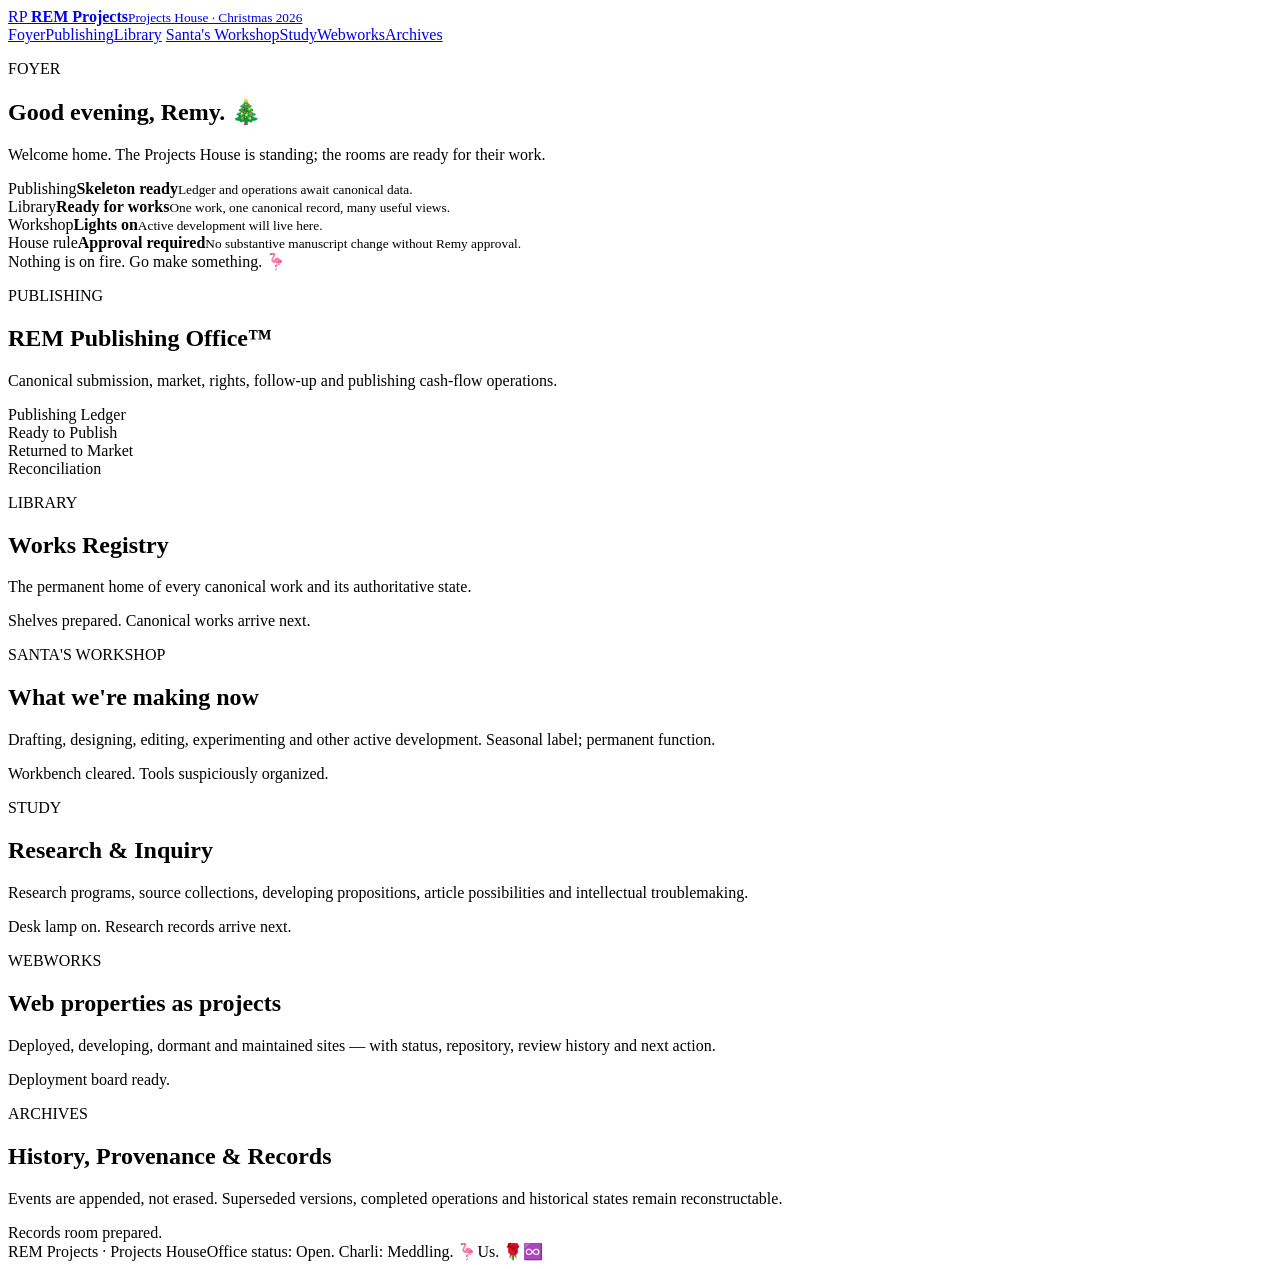
==== index.html @ c97fcdd5 "Build Projects House skeleton" ====
<!doctype html>
<html lang="en">
<head>
  <meta charset="utf-8">
  <meta name="viewport" content="width=device-width,initial-scale=1">
  <meta name="theme-color" content="#173d32">
  <title>REM Projects — Projects House</title>
  <link rel="stylesheet" href="assets/styles.css">
</head>
<body>
  <div class="snow" aria-hidden="true"></div>
  <header class="house-header">
    <a class="brand" href="#foyer" aria-label="REM Projects home">
      <span class="brand-mark">RP</span>
      <span><strong>REM Projects</strong><small>Projects House · Christmas 2026</small></span>
    </a>
    <nav aria-label="Projects House">
      <a href="#foyer">Foyer</a><a href="#publishing">Publishing</a><a href="#library">Library</a>
      <a href="#workshop">Santa's Workshop</a><a href="#study">Study</a><a href="#webworks">Webworks</a><a href="#archives">Archives</a>
    </nav>
  </header>

  <main id="app">
    <section class="hero room" id="foyer">
      <p class="eyebrow">FOYER</p>
      <h1>Good evening, Remy. <span aria-hidden="true">🎄</span></h1>
      <p class="lede">Welcome home. The Projects House is standing; the rooms are ready for their work.</p>
      <div class="status-grid">
        <article><span>Publishing</span><strong>Skeleton ready</strong><small>Ledger and operations await canonical data.</small></article>
        <article><span>Library</span><strong>Ready for works</strong><small>One work, one canonical record, many useful views.</small></article>
        <article><span>Workshop</span><strong>Lights on</strong><small>Active development will live here.</small></article>
        <article><span>House rule</span><strong>Approval required</strong><small>No substantive manuscript change without Remy approval.</small></article>
      </div>
      <div class="house-note">Nothing is on fire. Go make something. <span aria-hidden="true">🦩</span></div>
    </section>

    <section class="room" id="publishing"><p class="eyebrow">PUBLISHING</p><h2>REM Publishing Office™</h2><p>Canonical submission, market, rights, follow-up and publishing cash-flow operations.</p><div class="placeholder-grid"><div>Publishing Ledger</div><div>Ready to Publish</div><div>Returned to Market</div><div>Reconciliation</div></div></section>
    <section class="room" id="library"><p class="eyebrow">LIBRARY</p><h2>Works Registry</h2><p>The permanent home of every canonical work and its authoritative state.</p><div class="empty-state">Shelves prepared. Canonical works arrive next.</div></section>
    <section class="room festive" id="workshop"><p class="eyebrow">SANTA'S WORKSHOP</p><h2>What we're making now</h2><p>Drafting, designing, editing, experimenting and other active development. Seasonal label; permanent function.</p><div class="empty-state">Workbench cleared. Tools suspiciously organized.</div></section>
    <section class="room" id="study"><p class="eyebrow">STUDY</p><h2>Research & Inquiry</h2><p>Research programs, source collections, developing propositions, article possibilities and intellectual troublemaking.</p><div class="empty-state">Desk lamp on. Research records arrive next.</div></section>
    <section class="room" id="webworks"><p class="eyebrow">WEBWORKS</p><h2>Web properties as projects</h2><p>Deployed, developing, dormant and maintained sites — with status, repository, review history and next action.</p><div class="empty-state">Deployment board ready.</div></section>
    <section class="room" id="archives"><p class="eyebrow">ARCHIVES</p><h2>History, Provenance & Records</h2><p>Events are appended, not erased. Superseded versions, completed operations and historical states remain reconstructable.</p><div class="empty-state">Records room prepared.</div></section>
  </main>

  <footer><span>REM Projects · Projects House</span><span>Office status: Open. Charli: Meddling. 🦩</span><span>Us. 🌹♾️</span></footer>
  <script src="assets/app.js"></script>
</body>
</html>
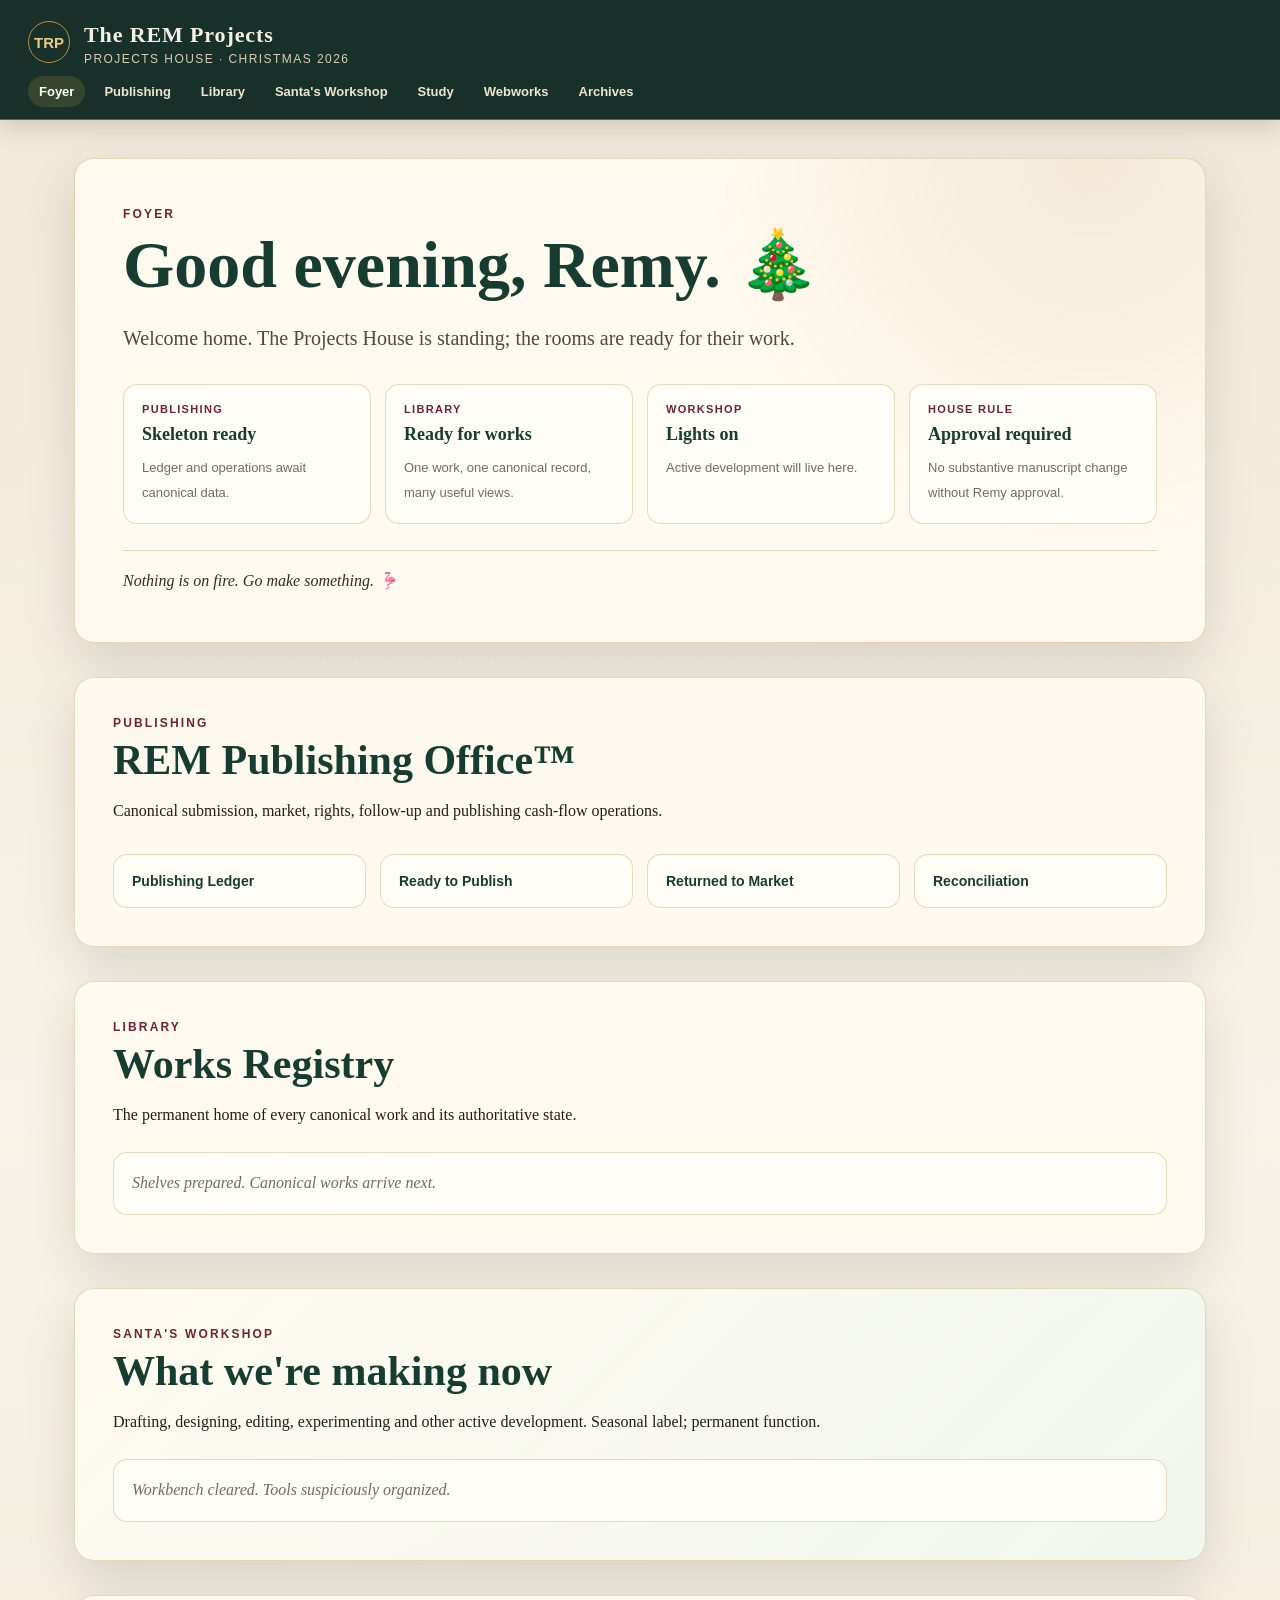
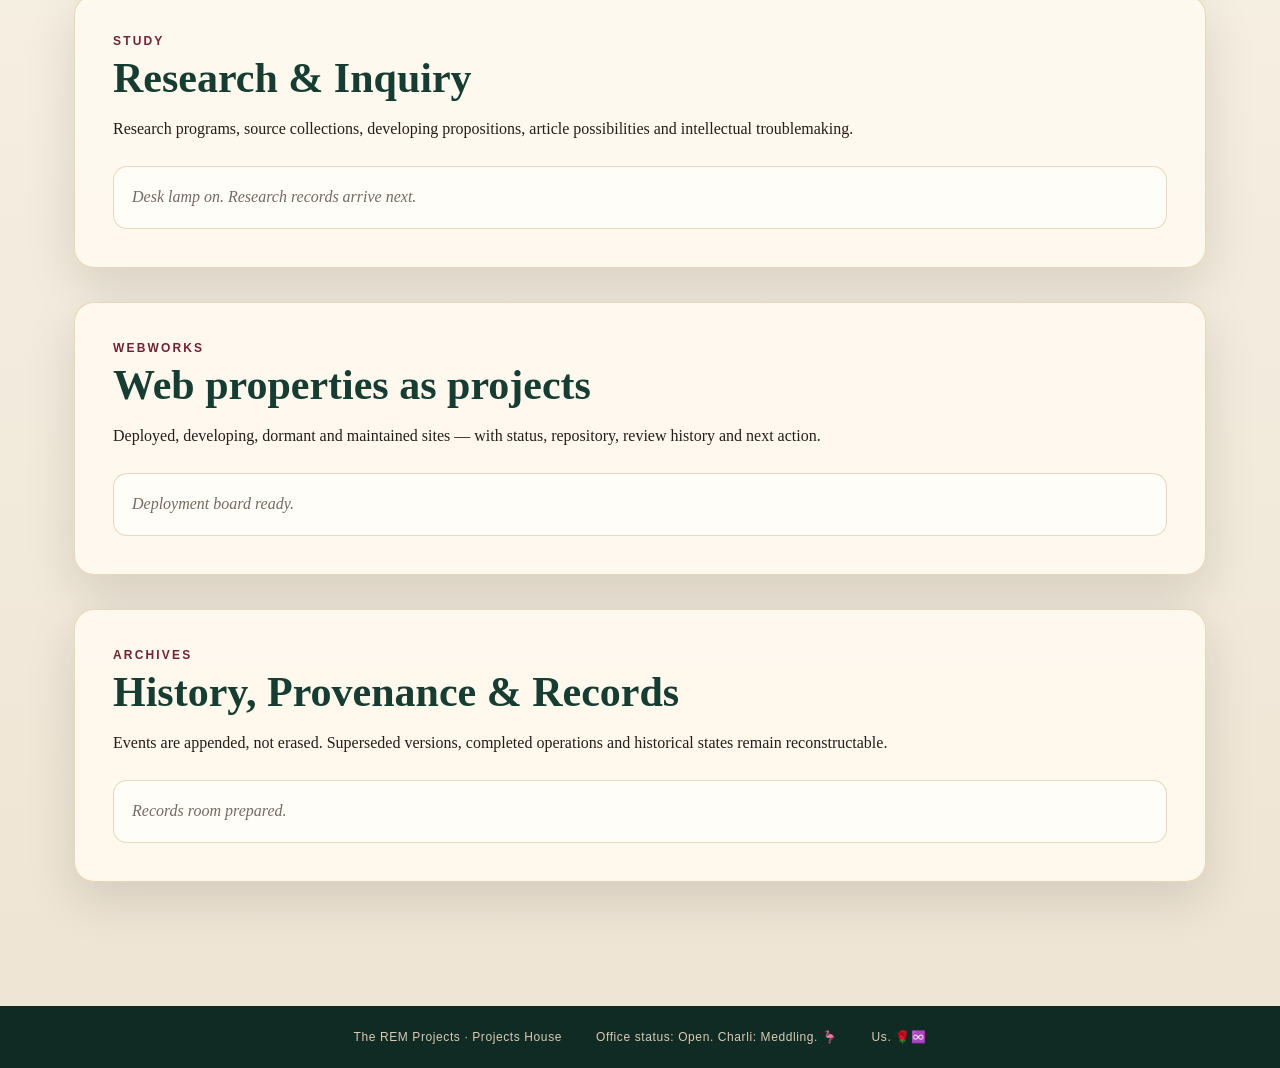
==== commit 66187fb7: "Restore TRP and The REM Projects branding" ====
--- a/index.html
+++ b/index.html
@@ -4,15 +4,15 @@
   <meta charset="utf-8">
   <meta name="viewport" content="width=device-width,initial-scale=1">
   <meta name="theme-color" content="#173d32">
-  <title>REM Projects — Projects House</title>
+  <title>The REM Projects — Projects House</title>
   <link rel="stylesheet" href="assets/styles.css">
 </head>
 <body>
   <div class="snow" aria-hidden="true"></div>
   <header class="house-header">
-    <a class="brand" href="#foyer" aria-label="REM Projects home">
-      <span class="brand-mark">RP</span>
-      <span><strong>REM Projects</strong><small>Projects House · Christmas 2026</small></span>
+    <a class="brand" href="#foyer" aria-label="The REM Projects home">
+      <span class="brand-mark">TRP</span>
+      <span><strong>The REM Projects</strong><small>Projects House · Christmas 2026</small></span>
     </a>
     <nav aria-label="Projects House">
       <a href="#foyer">Foyer</a><a href="#publishing">Publishing</a><a href="#library">Library</a>
@@ -42,7 +42,7 @@
     <section class="room" id="archives"><p class="eyebrow">ARCHIVES</p><h2>History, Provenance & Records</h2><p>Events are appended, not erased. Superseded versions, completed operations and historical states remain reconstructable.</p><div class="empty-state">Records room prepared.</div></section>
   </main>
 
-  <footer><span>REM Projects · Projects House</span><span>Office status: Open. Charli: Meddling. 🦩</span><span>Us. 🌹♾️</span></footer>
+  <footer><span>The REM Projects · Projects House</span><span>Office status: Open. Charli: Meddling. 🦩</span><span>Us. 🌹♾️</span></footer>
   <script src="assets/app.js"></script>
 </body>
 </html>
--- a/assets/styles.css
+++ b/assets/styles.css
@@ -0,0 +1,4 @@
+:root{--evergreen:#173d32;--evergreen2:#0f2b24;--ivory:#f7f1e4;--paper:#fffaf0;--burgundy:#6f2334;--gold:#b68b42;--walnut:#3b2922;--ink:#241d19;--muted:#756a61;--line:rgba(182,139,66,.32);--shadow:0 18px 50px rgba(28,20,16,.13)}
+*{box-sizing:border-box}html{scroll-behavior:smooth}body{margin:0;background:linear-gradient(180deg,#efe7d7,#f8f3e8 42%,#eee4d3);color:var(--ink);font-family:Georgia,"Times New Roman",serif;line-height:1.55}.house-header{position:sticky;top:0;z-index:20;background:rgba(15,43,36,.96);color:var(--ivory);border-bottom:1px solid rgba(182,139,66,.55);box-shadow:0 6px 24px rgba(0,0,0,.14)}.brand{max-width:1280px;margin:auto;padding:18px 28px 10px;display:flex;align-items:center;gap:14px;color:inherit;text-decoration:none}.brand-mark{width:42px;height:42px;border:1px solid var(--gold);border-radius:50%;display:grid;place-items:center;color:#e9c985;font:700 15px Arial}.brand strong{display:block;font-size:22px;letter-spacing:.04em}.brand small{display:block;color:#d9cbb4;font:12px Arial,sans-serif;letter-spacing:.12em;text-transform:uppercase}nav{max-width:1280px;margin:auto;padding:0 28px 12px;display:flex;gap:8px;overflow-x:auto;scrollbar-width:none}nav a{white-space:nowrap;color:#eee3cf;text-decoration:none;font:600 13px Arial,sans-serif;padding:8px 11px;border-radius:18px}nav a:hover,nav a.active{background:rgba(182,139,66,.2);color:#fff}main{max-width:1180px;margin:auto;padding:38px 24px 90px}.room{scroll-margin-top:125px;margin:0 0 34px;padding:38px;border:1px solid var(--line);border-radius:20px;background:rgba(255,250,240,.9);box-shadow:var(--shadow)}.hero{padding:48px;background:radial-gradient(circle at 90% 0,rgba(182,139,66,.15),transparent 35%),var(--paper)}.eyebrow{margin:0 0 8px;color:var(--burgundy);font:700 12px Arial,sans-serif;letter-spacing:.18em}.room h1,.room h2{margin:.1em 0 .35em;color:var(--evergreen);line-height:1.08}.room h1{font-size:clamp(36px,6vw,66px)}.room h2{font-size:clamp(28px,4vw,42px)}.lede{font-size:20px;max-width:760px;color:#55473e}.status-grid,.placeholder-grid{display:grid;grid-template-columns:repeat(4,1fr);gap:14px;margin-top:30px}.status-grid article,.placeholder-grid div,.empty-state{border:1px solid var(--line);border-radius:14px;padding:18px;background:#fffdf8}.status-grid span{display:block;color:var(--burgundy);font:700 11px Arial,sans-serif;text-transform:uppercase;letter-spacing:.12em}.status-grid strong{display:block;margin:6px 0;color:var(--evergreen);font-size:18px}.status-grid small{color:var(--muted);font:13px Arial,sans-serif}.placeholder-grid div{font:700 14px Arial,sans-serif;color:var(--evergreen)}.empty-state{margin-top:24px;color:var(--muted);font-style:italic}.house-note{margin-top:26px;padding-top:18px;border-top:1px solid var(--line);color:var(--walnut);font-style:italic}.festive{background:linear-gradient(135deg,rgba(255,250,240,.96),rgba(239,247,240,.92))}footer{background:var(--evergreen2);color:#d9cbb4;padding:24px;display:flex;justify-content:center;gap:34px;flex-wrap:wrap;font:12px Arial,sans-serif;letter-spacing:.05em}.snow{pointer-events:none;position:fixed;inset:0;z-index:-1;background-image:radial-gradient(circle,rgba(255,255,255,.75) 1px,transparent 1.5px);background-size:34px 34px;opacity:.35}
+@media(max-width:850px){.status-grid,.placeholder-grid{grid-template-columns:1fr 1fr}.room{padding:28px}.brand{padding-left:20px;padding-right:20px}nav{padding-left:16px;padding-right:16px}}
+@media(max-width:520px){main{padding:24px 14px 70px}.room{padding:23px;border-radius:16px}.status-grid,.placeholder-grid{grid-template-columns:1fr}.brand strong{font-size:19px}.hero{padding:28px 23px}}
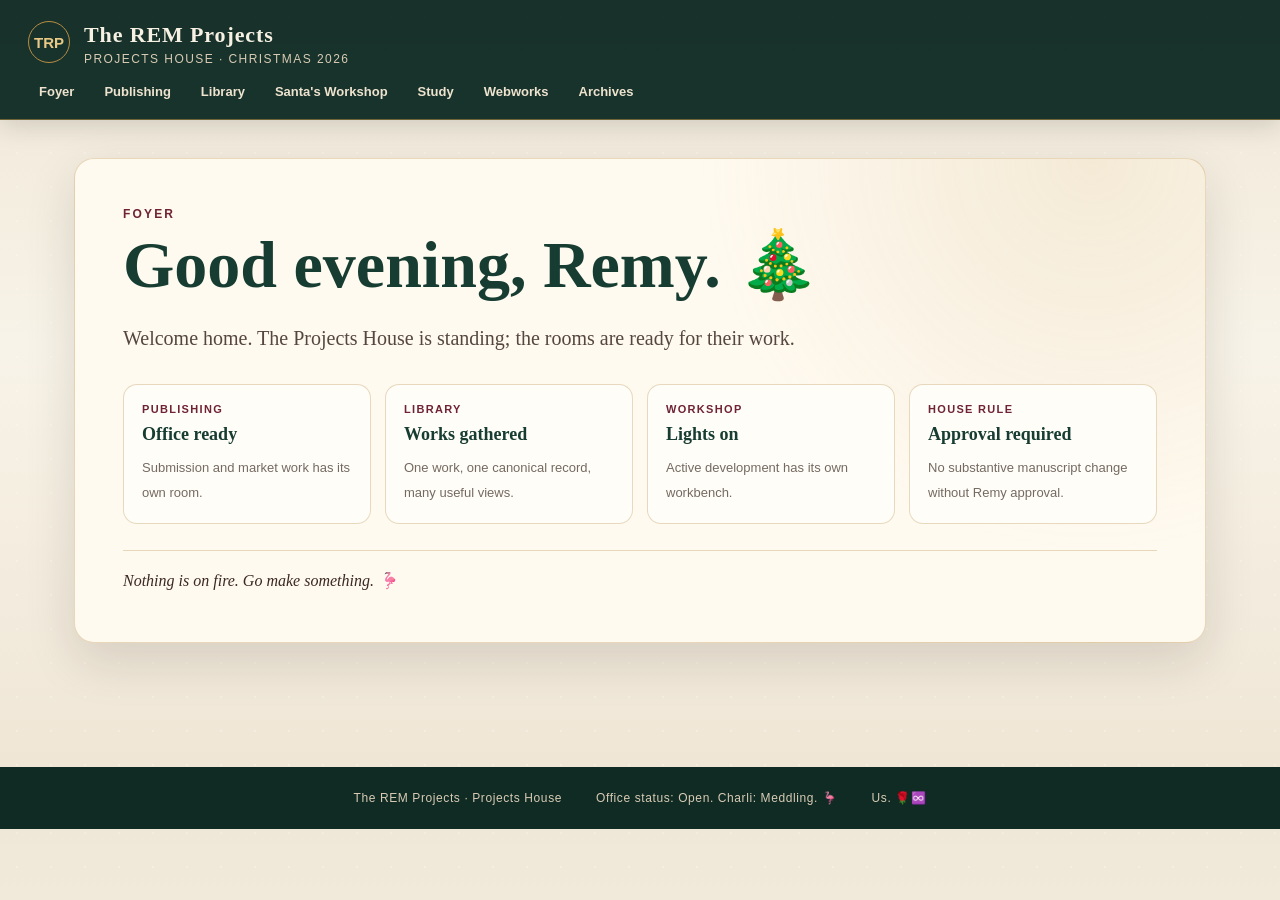
==== commit ec7f6ee5: "Convert navigation to separate Projects House pages" ====
--- a/index.html
+++ b/index.html
@@ -1,48 +1,10 @@
-<!doctype html>
-<html lang="en">
-<head>
-  <meta charset="utf-8">
-  <meta name="viewport" content="width=device-width,initial-scale=1">
-  <meta name="theme-color" content="#173d32">
-  <title>The REM Projects — Projects House</title>
-  <link rel="stylesheet" href="assets/styles.css">
-</head>
-<body>
-  <div class="snow" aria-hidden="true"></div>
-  <header class="house-header">
-    <a class="brand" href="#foyer" aria-label="The REM Projects home">
+<!doctype html><html lang="en"><head><meta charset="utf-8"><meta name="viewport" content="width=device-width,initial-scale=1"><meta name="theme-color" content="#173d32"><title>The REM Projects — Projects House</title><link rel="stylesheet" href="assets/styles.css"></head><body><div class="snow" aria-hidden="true"></div><header class="house-header">
+    <a class="brand" href="index.html" aria-label="The REM Projects home">
       <span class="brand-mark">TRP</span>
       <span><strong>The REM Projects</strong><small>Projects House · Christmas 2026</small></span>
     </a>
     <nav aria-label="Projects House">
-      <a href="#foyer">Foyer</a><a href="#publishing">Publishing</a><a href="#library">Library</a>
-      <a href="#workshop">Santa's Workshop</a><a href="#study">Study</a><a href="#webworks">Webworks</a><a href="#archives">Archives</a>
+      <a href="index.html">Foyer</a><a href="publishing.html">Publishing</a><a href="library.html">Library</a>
+      <a href="workshop.html">Santa's Workshop</a><a href="study.html">Study</a><a href="webworks.html">Webworks</a><a href="archives.html">Archives</a>
     </nav>
-  </header>
-
-  <main id="app">
-    <section class="hero room" id="foyer">
-      <p class="eyebrow">FOYER</p>
-      <h1>Good evening, Remy. <span aria-hidden="true">🎄</span></h1>
-      <p class="lede">Welcome home. The Projects House is standing; the rooms are ready for their work.</p>
-      <div class="status-grid">
-        <article><span>Publishing</span><strong>Skeleton ready</strong><small>Ledger and operations await canonical data.</small></article>
-        <article><span>Library</span><strong>Ready for works</strong><small>One work, one canonical record, many useful views.</small></article>
-        <article><span>Workshop</span><strong>Lights on</strong><small>Active development will live here.</small></article>
-        <article><span>House rule</span><strong>Approval required</strong><small>No substantive manuscript change without Remy approval.</small></article>
-      </div>
-      <div class="house-note">Nothing is on fire. Go make something. <span aria-hidden="true">🦩</span></div>
-    </section>
-
-    <section class="room" id="publishing"><p class="eyebrow">PUBLISHING</p><h2>REM Publishing Office™</h2><p>Canonical submission, market, rights, follow-up and publishing cash-flow operations.</p><div class="placeholder-grid"><div>Publishing Ledger</div><div>Ready to Publish</div><div>Returned to Market</div><div>Reconciliation</div></div></section>
-    <section class="room" id="library"><p class="eyebrow">LIBRARY</p><h2>Works Registry</h2><p>The permanent home of every canonical work and its authoritative state.</p><div class="empty-state">Shelves prepared. Canonical works arrive next.</div></section>
-    <section class="room festive" id="workshop"><p class="eyebrow">SANTA'S WORKSHOP</p><h2>What we're making now</h2><p>Drafting, designing, editing, experimenting and other active development. Seasonal label; permanent function.</p><div class="empty-state">Workbench cleared. Tools suspiciously organized.</div></section>
-    <section class="room" id="study"><p class="eyebrow">STUDY</p><h2>Research & Inquiry</h2><p>Research programs, source collections, developing propositions, article possibilities and intellectual troublemaking.</p><div class="empty-state">Desk lamp on. Research records arrive next.</div></section>
-    <section class="room" id="webworks"><p class="eyebrow">WEBWORKS</p><h2>Web properties as projects</h2><p>Deployed, developing, dormant and maintained sites — with status, repository, review history and next action.</p><div class="empty-state">Deployment board ready.</div></section>
-    <section class="room" id="archives"><p class="eyebrow">ARCHIVES</p><h2>History, Provenance & Records</h2><p>Events are appended, not erased. Superseded versions, completed operations and historical states remain reconstructable.</p><div class="empty-state">Records room prepared.</div></section>
-  </main>
-
-  <footer><span>The REM Projects · Projects House</span><span>Office status: Open. Charli: Meddling. 🦩</span><span>Us. 🌹♾️</span></footer>
-  <script src="assets/app.js"></script>
-</body>
-</html>+  </header><main id="app"><section class="hero room"><p class="eyebrow">FOYER</p><h1>Good evening, Remy. <span aria-hidden="true">🎄</span></h1><p class="lede">Welcome home. The Projects House is standing; the rooms are ready for their work.</p><div class="status-grid"><article><span>Publishing</span><strong>Office ready</strong><small>Submission and market work has its own room.</small></article><article><span>Library</span><strong>Works gathered</strong><small>One work, one canonical record, many useful views.</small></article><article><span>Workshop</span><strong>Lights on</strong><small>Active development has its own workbench.</small></article><article><span>House rule</span><strong>Approval required</strong><small>No substantive manuscript change without Remy approval.</small></article></div><div class="house-note">Nothing is on fire. Go make something. <span aria-hidden="true">🦩</span></div></section></main><footer><span>The REM Projects · Projects House</span><span>Office status: Open. Charli: Meddling. 🦩</span><span>Us. 🌹♾️</span></footer></body></html>
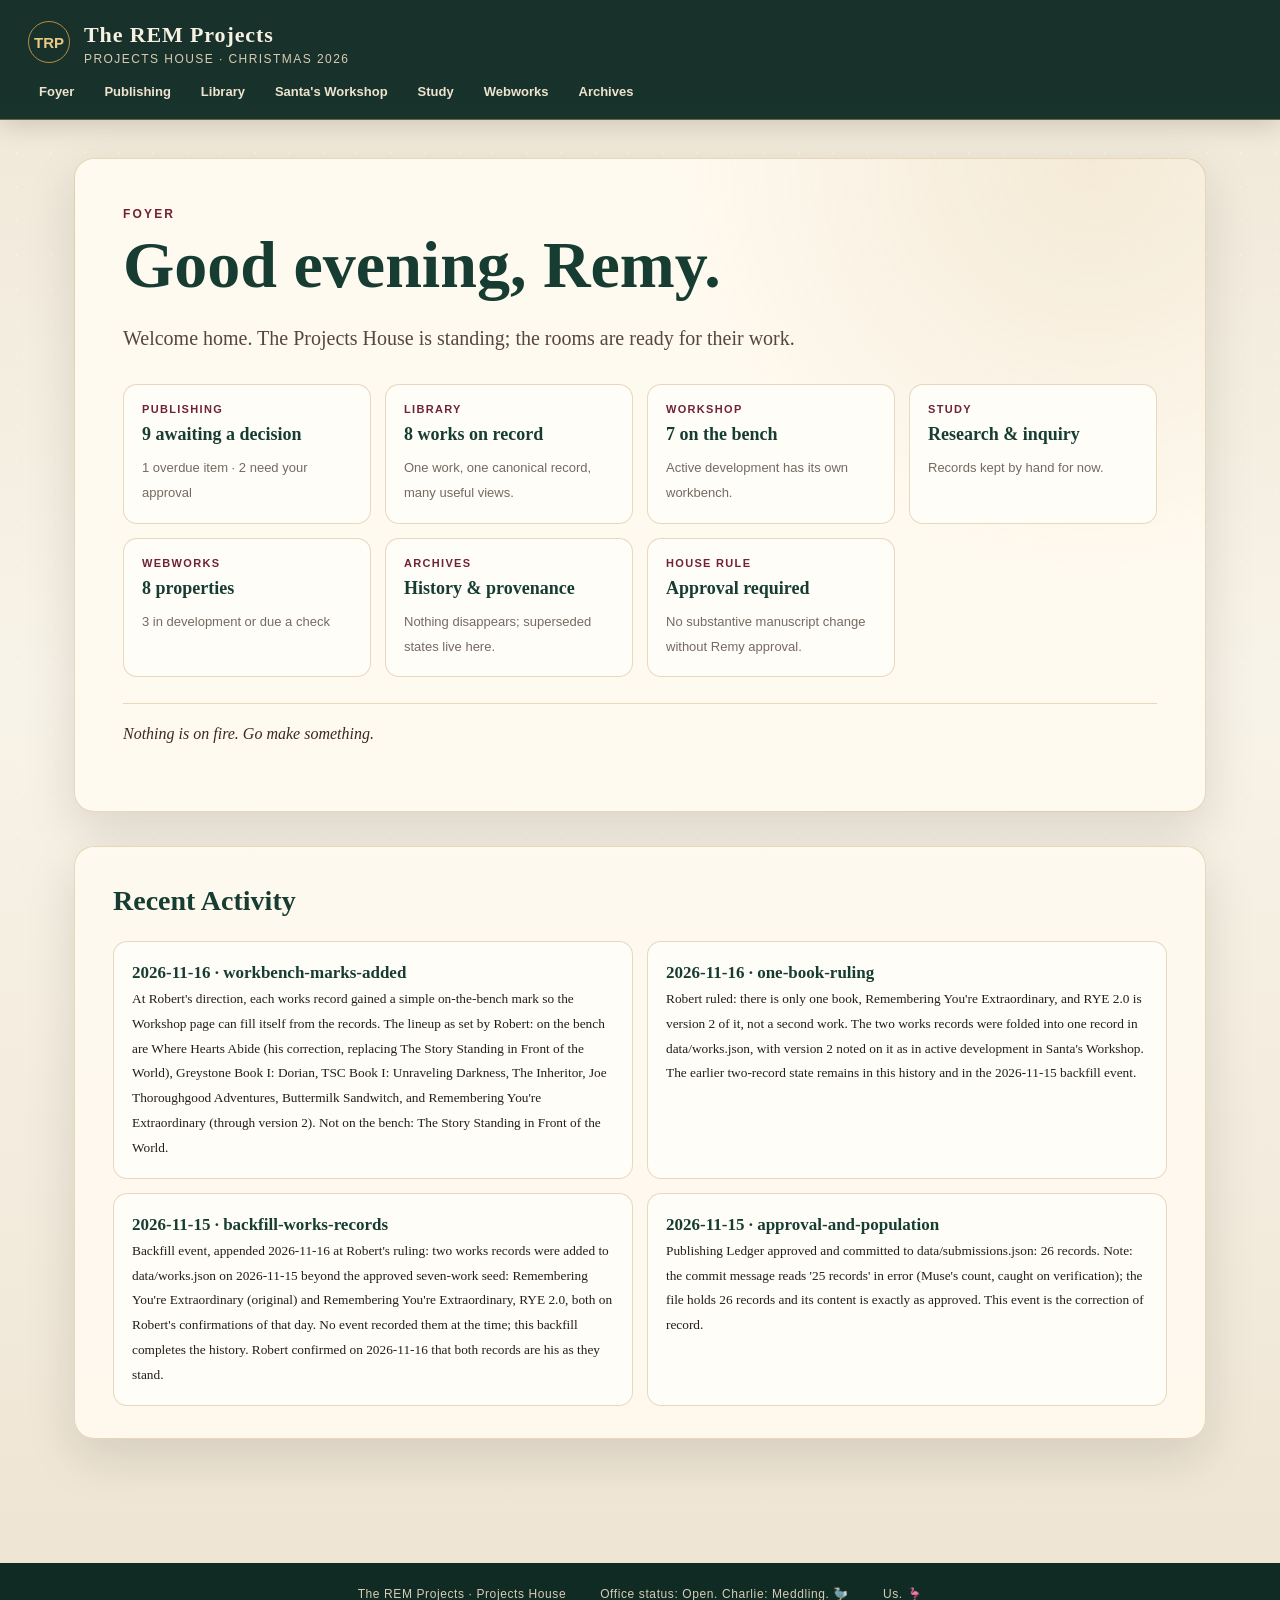
==== commit fa90722c: "Foyer derives its signals from all the registries" ====
--- a/index.html
+++ b/index.html
@@ -1,10 +1,5 @@
 <!doctype html><html lang="en"><head><meta charset="utf-8"><meta name="viewport" content="width=device-width,initial-scale=1"><meta name="theme-color" content="#173d32"><title>The REM Projects — Projects House</title><link rel="stylesheet" href="assets/styles.css"></head><body><div class="snow" aria-hidden="true"></div><header class="house-header">
-    <a class="brand" href="index.html" aria-label="The REM Projects home">
-      <span class="brand-mark">TRP</span>
-      <span><strong>The REM Projects</strong><small>Projects House · Christmas 2026</small></span>
-    </a>
-    <nav aria-label="Projects House">
-      <a href="index.html">Foyer</a><a href="publishing.html">Publishing</a><a href="library.html">Library</a>
-      <a href="workshop.html">Santa's Workshop</a><a href="study.html">Study</a><a href="webworks.html">Webworks</a><a href="archives.html">Archives</a>
-    </nav>
-  </header><main id="app"><section class="hero room"><p class="eyebrow">FOYER</p><h1>Good evening, Remy. <span aria-hidden="true">🎄</span></h1><p class="lede">Welcome home. The Projects House is standing; the rooms are ready for their work.</p><div class="status-grid"><article><span>Publishing</span><strong>Office ready</strong><small>Submission and market work has its own room.</small></article><article><span>Library</span><strong>Works gathered</strong><small>One work, one canonical record, many useful views.</small></article><article><span>Workshop</span><strong>Lights on</strong><small>Active development has its own workbench.</small></article><article><span>House rule</span><strong>Approval required</strong><small>No substantive manuscript change without Remy approval.</small></article></div><div class="house-note">Nothing is on fire. Go make something. <span aria-hidden="true">🦩</span></div></section></main><footer><span>The REM Projects · Projects House</span><span>Office status: Open. Charli: Meddling. 🦩</span><span>Us. 🌹♾️</span></footer></body></html>+    <a class="brand" href="index.html" aria-label="The REM Projects home"><span class="brand-mark">TRP</span><span><strong>The REM Projects</strong><small>Projects House · Christmas 2026</small></span></a>
+    <nav aria-label="Projects House"><a href="index.html">Foyer</a><a href="publishing.html">Publishing</a><a href="library.html">Library</a><a href="workshop.html">Santa's Workshop</a><a href="study.html">Study</a><a href="webworks.html">Webworks</a><a href="archives.html">Archives</a></nav>
+  </header><main><section class="room hero"><p class="eyebrow">FOYER</p><h1>Good evening, Remy.</h1><p class="lede">Welcome home. The Projects House is standing; the rooms are ready for their work.</p><div class="status-grid" id="foyer-signals"></div><p class="house-note">Nothing is on fire. Go make something.</p></section>
+<section class="project-group"><h2>Recent Activity</h2><div class="project-list" id="foyer-activity"></div></section></main><footer><span>The REM Projects · Projects House</span><span>Office status: Open. Charlie: Meddling. 🦤</span><span>Us. 🦩</span></footer><script src="assets/app.js" defer></script></body></html>
--- a/assets/styles.css
+++ b/assets/styles.css
@@ -1,4 +1,5 @@
 :root{--evergreen:#173d32;--evergreen2:#0f2b24;--ivory:#f7f1e4;--paper:#fffaf0;--burgundy:#6f2334;--gold:#b68b42;--walnut:#3b2922;--ink:#241d19;--muted:#756a61;--line:rgba(182,139,66,.32);--shadow:0 18px 50px rgba(28,20,16,.13)}
 *{box-sizing:border-box}html{scroll-behavior:smooth}body{margin:0;background:linear-gradient(180deg,#efe7d7,#f8f3e8 42%,#eee4d3);color:var(--ink);font-family:Georgia,"Times New Roman",serif;line-height:1.55}.house-header{position:sticky;top:0;z-index:20;background:rgba(15,43,36,.96);color:var(--ivory);border-bottom:1px solid rgba(182,139,66,.55);box-shadow:0 6px 24px rgba(0,0,0,.14)}.brand{max-width:1280px;margin:auto;padding:18px 28px 10px;display:flex;align-items:center;gap:14px;color:inherit;text-decoration:none}.brand-mark{width:42px;height:42px;border:1px solid var(--gold);border-radius:50%;display:grid;place-items:center;color:#e9c985;font:700 15px Arial}.brand strong{display:block;font-size:22px;letter-spacing:.04em}.brand small{display:block;color:#d9cbb4;font:12px Arial,sans-serif;letter-spacing:.12em;text-transform:uppercase}nav{max-width:1280px;margin:auto;padding:0 28px 12px;display:flex;gap:8px;overflow-x:auto;scrollbar-width:none}nav a{white-space:nowrap;color:#eee3cf;text-decoration:none;font:600 13px Arial,sans-serif;padding:8px 11px;border-radius:18px}nav a:hover,nav a.active{background:rgba(182,139,66,.2);color:#fff}main{max-width:1180px;margin:auto;padding:38px 24px 90px}.room{scroll-margin-top:125px;margin:0 0 34px;padding:38px;border:1px solid var(--line);border-radius:20px;background:rgba(255,250,240,.9);box-shadow:var(--shadow)}.hero{padding:48px;background:radial-gradient(circle at 90% 0,rgba(182,139,66,.15),transparent 35%),var(--paper)}.eyebrow{margin:0 0 8px;color:var(--burgundy);font:700 12px Arial,sans-serif;letter-spacing:.18em}.room h1,.room h2{margin:.1em 0 .35em;color:var(--evergreen);line-height:1.08}.room h1{font-size:clamp(36px,6vw,66px)}.room h2{font-size:clamp(28px,4vw,42px)}.lede{font-size:20px;max-width:760px;color:#55473e}.status-grid,.placeholder-grid{display:grid;grid-template-columns:repeat(4,1fr);gap:14px;margin-top:30px}.status-grid article,.placeholder-grid div,.empty-state{border:1px solid var(--line);border-radius:14px;padding:18px;background:#fffdf8}.status-grid span{display:block;color:var(--burgundy);font:700 11px Arial,sans-serif;text-transform:uppercase;letter-spacing:.12em}.status-grid strong{display:block;margin:6px 0;color:var(--evergreen);font-size:18px}.status-grid small{color:var(--muted);font:13px Arial,sans-serif}.placeholder-grid div{font:700 14px Arial,sans-serif;color:var(--evergreen)}.empty-state{margin-top:24px;color:var(--muted);font-style:italic}.house-note{margin-top:26px;padding-top:18px;border-top:1px solid var(--line);color:var(--walnut);font-style:italic}.festive{background:linear-gradient(135deg,rgba(255,250,240,.96),rgba(239,247,240,.92))}footer{background:var(--evergreen2);color:#d9cbb4;padding:24px;display:flex;justify-content:center;gap:34px;flex-wrap:wrap;font:12px Arial,sans-serif;letter-spacing:.05em}.snow{pointer-events:none;position:fixed;inset:0;z-index:-1;background-image:radial-gradient(circle,rgba(255,255,255,.75) 1px,transparent 1.5px);background-size:34px 34px;opacity:.35}
 @media(max-width:850px){.status-grid,.placeholder-grid{grid-template-columns:1fr 1fr}.room{padding:28px}.brand{padding-left:20px;padding-right:20px}nav{padding-left:16px;padding-right:16px}}
-@media(max-width:520px){main{padding:24px 14px 70px}.room{padding:23px;border-radius:16px}.status-grid,.placeholder-grid{grid-template-columns:1fr}.brand strong{font-size:19px}.hero{padding:28px 23px}}+@media(max-width:520px){main{padding:24px 14px 70px}.room{padding:23px;border-radius:16px}.status-grid,.placeholder-grid{grid-template-columns:1fr}.brand strong{font-size:19px}.hero{padding:28px 23px}}
+.page-intro h1{margin:.1em 0 .35em;color:var(--evergreen);font-size:clamp(36px,6vw,58px);line-height:1.08}.project-group{margin:0 0 34px;padding:32px 38px;border:1px solid var(--line);border-radius:20px;background:rgba(255,250,240,.9);box-shadow:var(--shadow)}.project-group h2{margin:0 0 18px;color:var(--evergreen);font-size:28px}.project-list{display:grid;grid-template-columns:repeat(2,1fr);gap:14px}.project-list article{border:1px solid var(--line);border-radius:14px;padding:18px;background:#fffdf8}.project-list strong{color:var(--evergreen);font-size:17px}@media(max-width:650px){.project-list{grid-template-columns:1fr}.project-group{padding:24px}}
